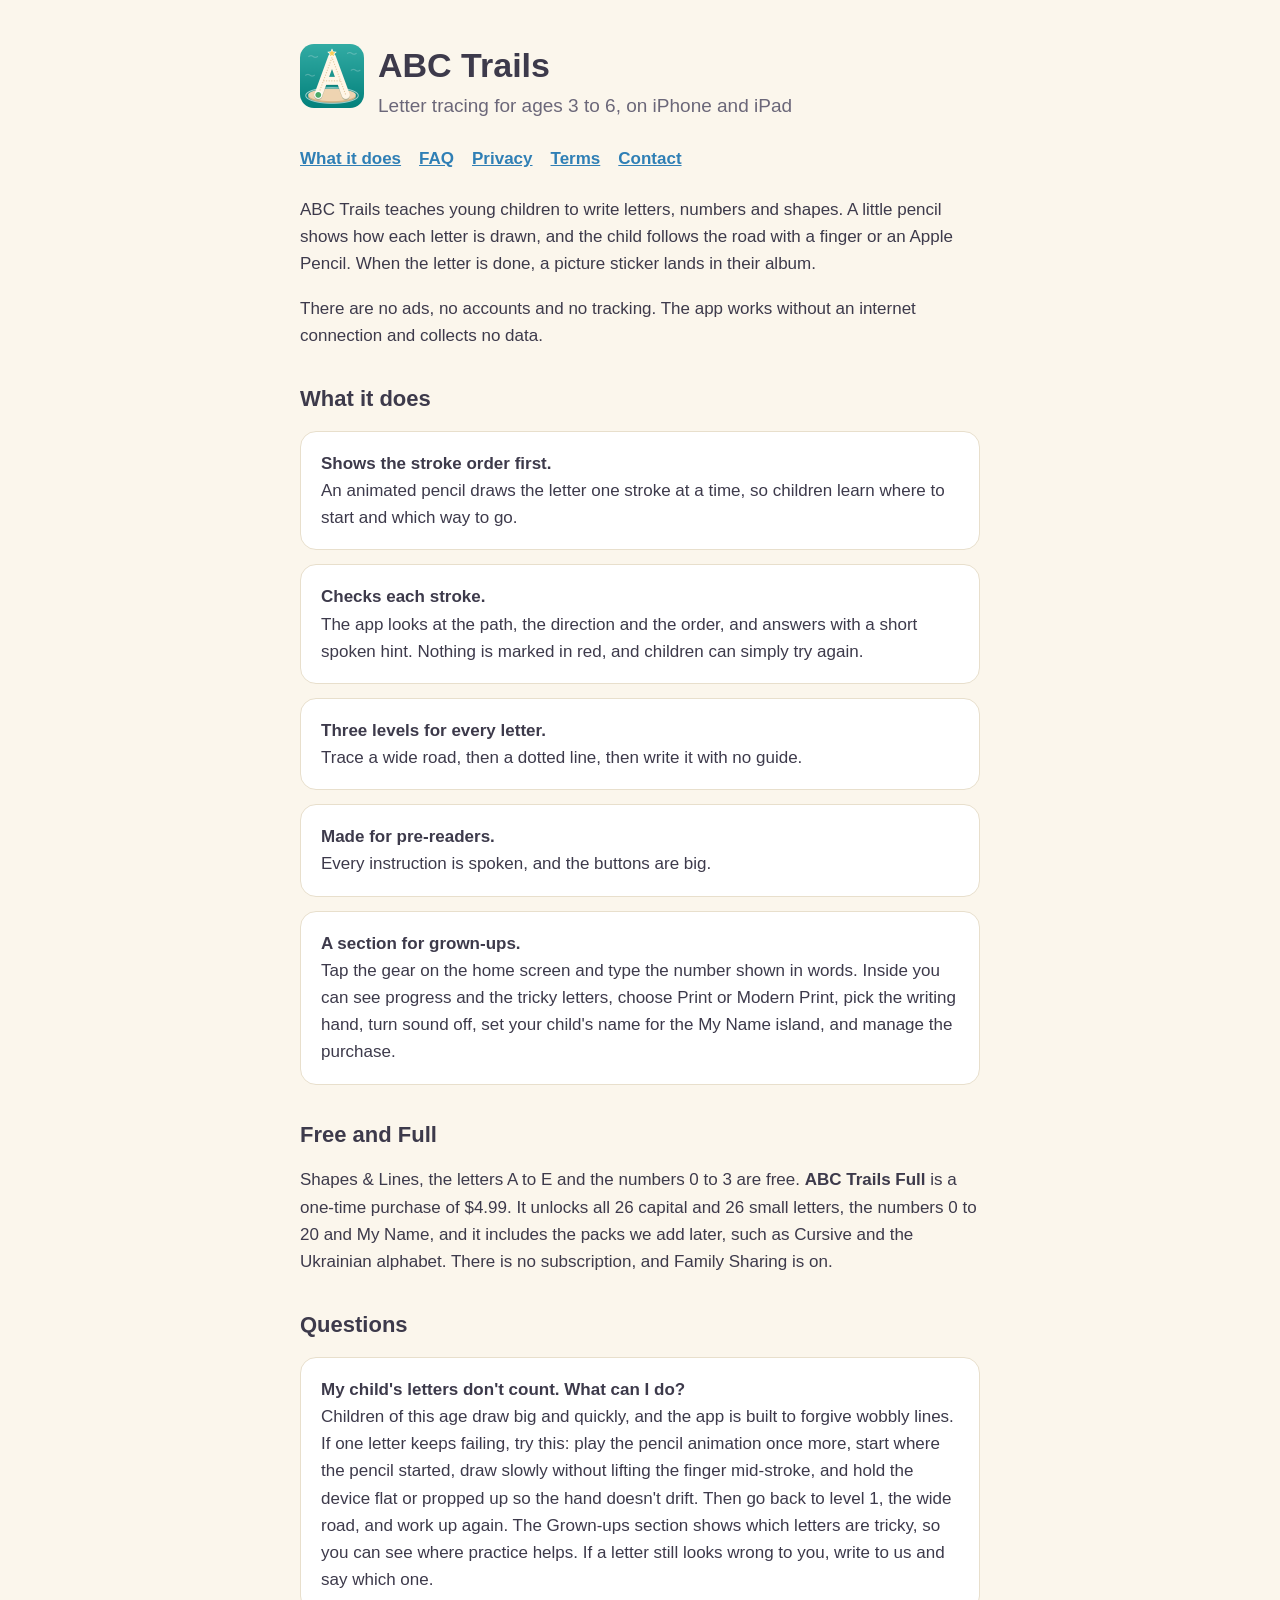
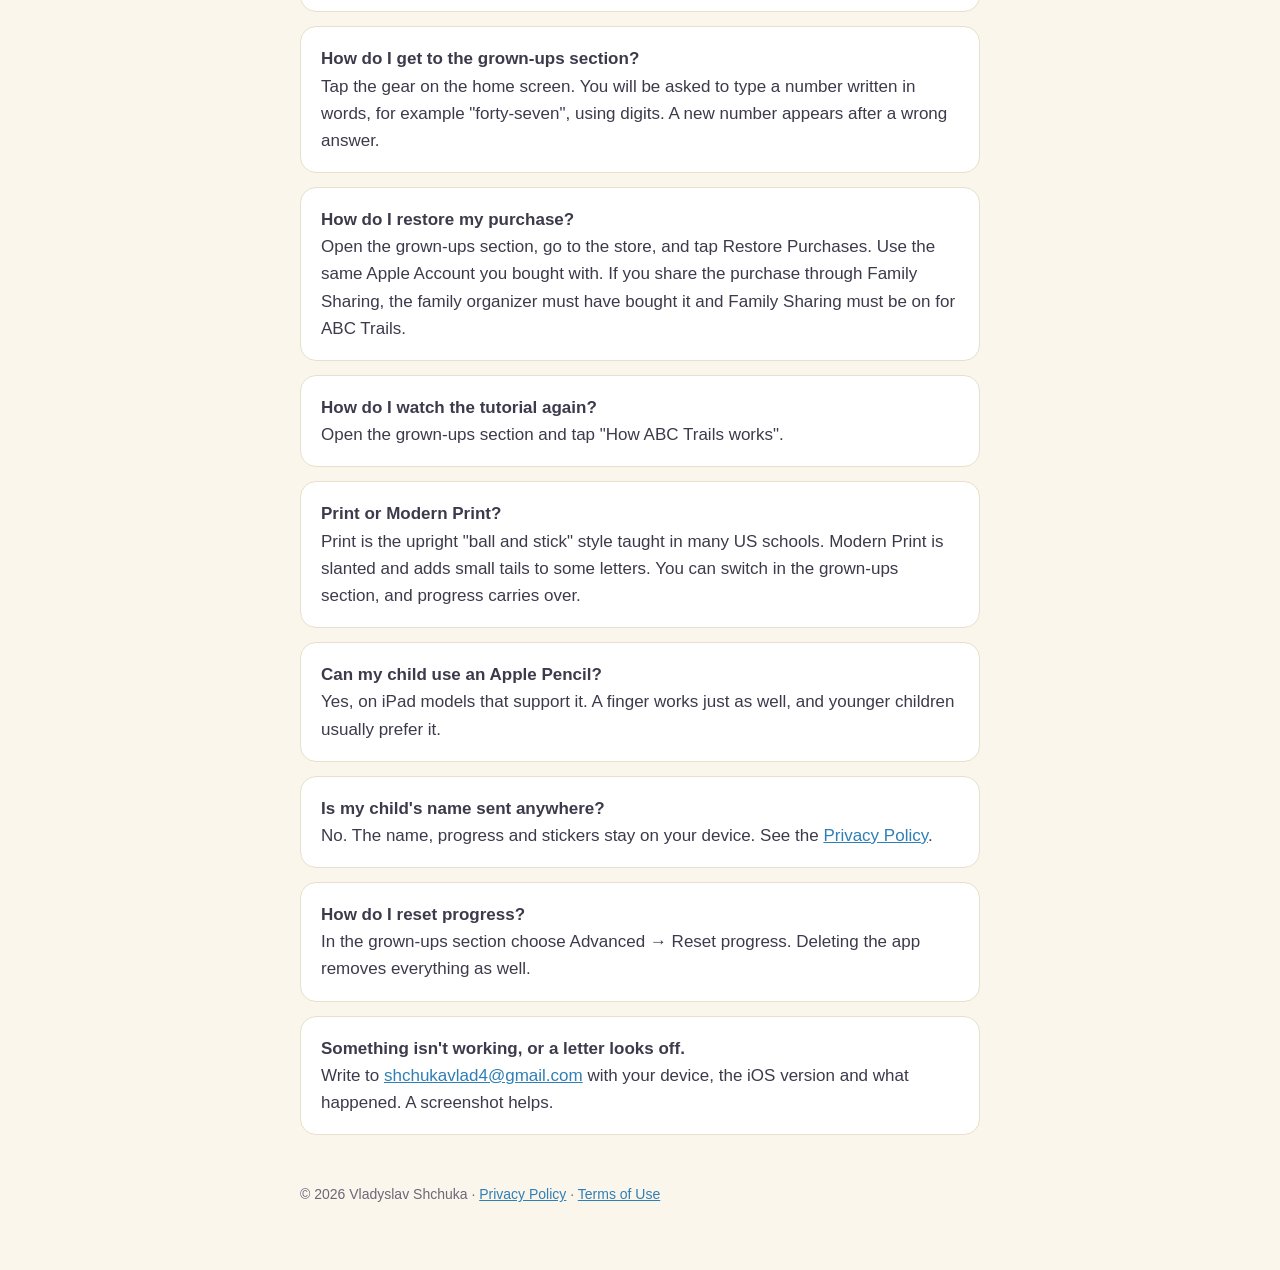
==== index.html @ 1da15bb6 "ABC Trails support, privacy and terms pages" ====
<!doctype html>
<html lang="en"><head><meta charset="utf-8"><meta name="viewport" content="width=device-width,initial-scale=1">
<title>ABC Trails: Letter Tracing</title>
<meta name="description" content="Letter and number tracing for children 3 to 6 on iPhone and iPad. Finger or Apple Pencil, spoken help, no ads and no data collected.">
<link rel="stylesheet" href="style.css"><link rel="icon" href="icon.png"></head>
<body><main>
<header><img src="icon.png" alt=""><div><h1>ABC Trails</h1><div class="lead">Letter tracing for ages 3 to 6, on iPhone and iPad</div></div></header>
<nav><a href="#features">What it does</a><a href="#faq">FAQ</a><a href="privacy.html">Privacy</a><a href="terms.html">Terms</a><a href="mailto:shchukavlad4@gmail.com?subject=ABC%20Trails">Contact</a></nav>

<p>ABC Trails teaches young children to write letters, numbers and shapes. A little pencil shows how each letter is drawn, and the child follows the road with a finger or an Apple Pencil. When the letter is done, a picture sticker lands in their album.</p>
<p>There are no ads, no accounts and no tracking. The app works without an internet connection and collects no data.</p>

<h2 id="features">What it does</h2>
<div class="card"><strong>Shows the stroke order first.</strong><br>An animated pencil draws the letter one stroke at a time, so children learn where to start and which way to go.</div>
<div class="card"><strong>Checks each stroke.</strong><br>The app looks at the path, the direction and the order, and answers with a short spoken hint. Nothing is marked in red, and children can simply try again.</div>
<div class="card"><strong>Three levels for every letter.</strong><br>Trace a wide road, then a dotted line, then write it with no guide.</div>
<div class="card"><strong>Made for pre-readers.</strong><br>Every instruction is spoken, and the buttons are big.</div>
<div class="card"><strong>A section for grown-ups.</strong><br>Tap the gear on the home screen and type the number shown in words. Inside you can see progress and the tricky letters, choose Print or Modern Print, pick the writing hand, turn sound off, set your child's name for the My Name island, and manage the purchase.</div>

<h2>Free and Full</h2>
<p>Shapes &amp; Lines, the letters A to E and the numbers 0 to 3 are free. <strong>ABC Trails Full</strong> is a one-time purchase of $4.99. It unlocks all 26 capital and 26 small letters, the numbers 0 to 20 and My Name, and it includes the packs we add later, such as Cursive and the Ukrainian alphabet. There is no subscription, and Family Sharing is on.</p>

<h2 id="faq">Questions</h2>
<div class="card"><strong>My child's letters don't count. What can I do?</strong><br>Children of this age draw big and quickly, and the app is built to forgive wobbly lines. If one letter keeps failing, try this: play the pencil animation once more, start where the pencil started, draw slowly without lifting the finger mid-stroke, and hold the device flat or propped up so the hand doesn't drift. Then go back to level 1, the wide road, and work up again. The Grown-ups section shows which letters are tricky, so you can see where practice helps. If a letter still looks wrong to you, write to us and say which one.</div>
<div class="card"><strong>How do I get to the grown-ups section?</strong><br>Tap the gear on the home screen. You will be asked to type a number written in words, for example "forty-seven", using digits. A new number appears after a wrong answer.</div>
<div class="card"><strong>How do I restore my purchase?</strong><br>Open the grown-ups section, go to the store, and tap Restore Purchases. Use the same Apple Account you bought with. If you share the purchase through Family Sharing, the family organizer must have bought it and Family Sharing must be on for ABC Trails.</div>
<div class="card"><strong>How do I watch the tutorial again?</strong><br>Open the grown-ups section and tap "How ABC Trails works".</div>
<div class="card"><strong>Print or Modern Print?</strong><br>Print is the upright "ball and stick" style taught in many US schools. Modern Print is slanted and adds small tails to some letters. You can switch in the grown-ups section, and progress carries over.</div>
<div class="card"><strong>Can my child use an Apple Pencil?</strong><br>Yes, on iPad models that support it. A finger works just as well, and younger children usually prefer it.</div>
<div class="card"><strong>Is my child's name sent anywhere?</strong><br>No. The name, progress and stickers stay on your device. See the <a href="privacy.html">Privacy Policy</a>.</div>
<div class="card"><strong>How do I reset progress?</strong><br>In the grown-ups section choose Advanced → Reset progress. Deleting the app removes everything as well.</div>
<div class="card"><strong>Something isn't working, or a letter looks off.</strong><br>Write to <a href="mailto:shchukavlad4@gmail.com?subject=ABC%20Trails%20feedback">shchukavlad4@gmail.com</a> with your device, the iOS version and what happened. A screenshot helps.</div>

<footer>© 2026 Vladyslav Shchuka · <a href="privacy.html">Privacy Policy</a> · <a href="terms.html">Terms of Use</a></footer>
</main></body></html>
---- style.css ----
:root{--paper:#FBF6EC;--card:#FFFFFF;--ink:#3D3A4B;--soft:#6B6779;--accent:#2F7FB5;--rule:#E8DFCC}
@media (prefers-color-scheme:dark){:root{--paper:#1C1B26;--card:#26252F;--ink:#F1EDE4;--soft:#B5B0BF;--accent:#7EC4E6;--rule:#3A3946}}
*{box-sizing:border-box}
body{margin:0;background:var(--paper);color:var(--ink);font:17px/1.6 -apple-system,BlinkMacSystemFont,"SF Pro Rounded","Helvetica Neue",sans-serif}
main{max-width:720px;margin:0 auto;padding:32px 20px 64px}
h1,h2{line-height:1.25}
h1{font-size:34px;margin:12px 0 4px}h2{font-size:22px;margin-top:36px}
a{color:var(--accent)}
.lead{color:var(--soft);font-size:19px}
header{display:flex;align-items:center;gap:14px}
header img{width:64px;height:64px;border-radius:14px}
nav{margin:24px 0;display:flex;gap:18px;flex-wrap:wrap;font-weight:600}
.card{background:var(--card);border:1px solid var(--rule);border-radius:16px;padding:18px 20px;margin:14px 0}
li{margin:6px 0}
footer{color:var(--soft);font-size:14px;margin-top:48px}
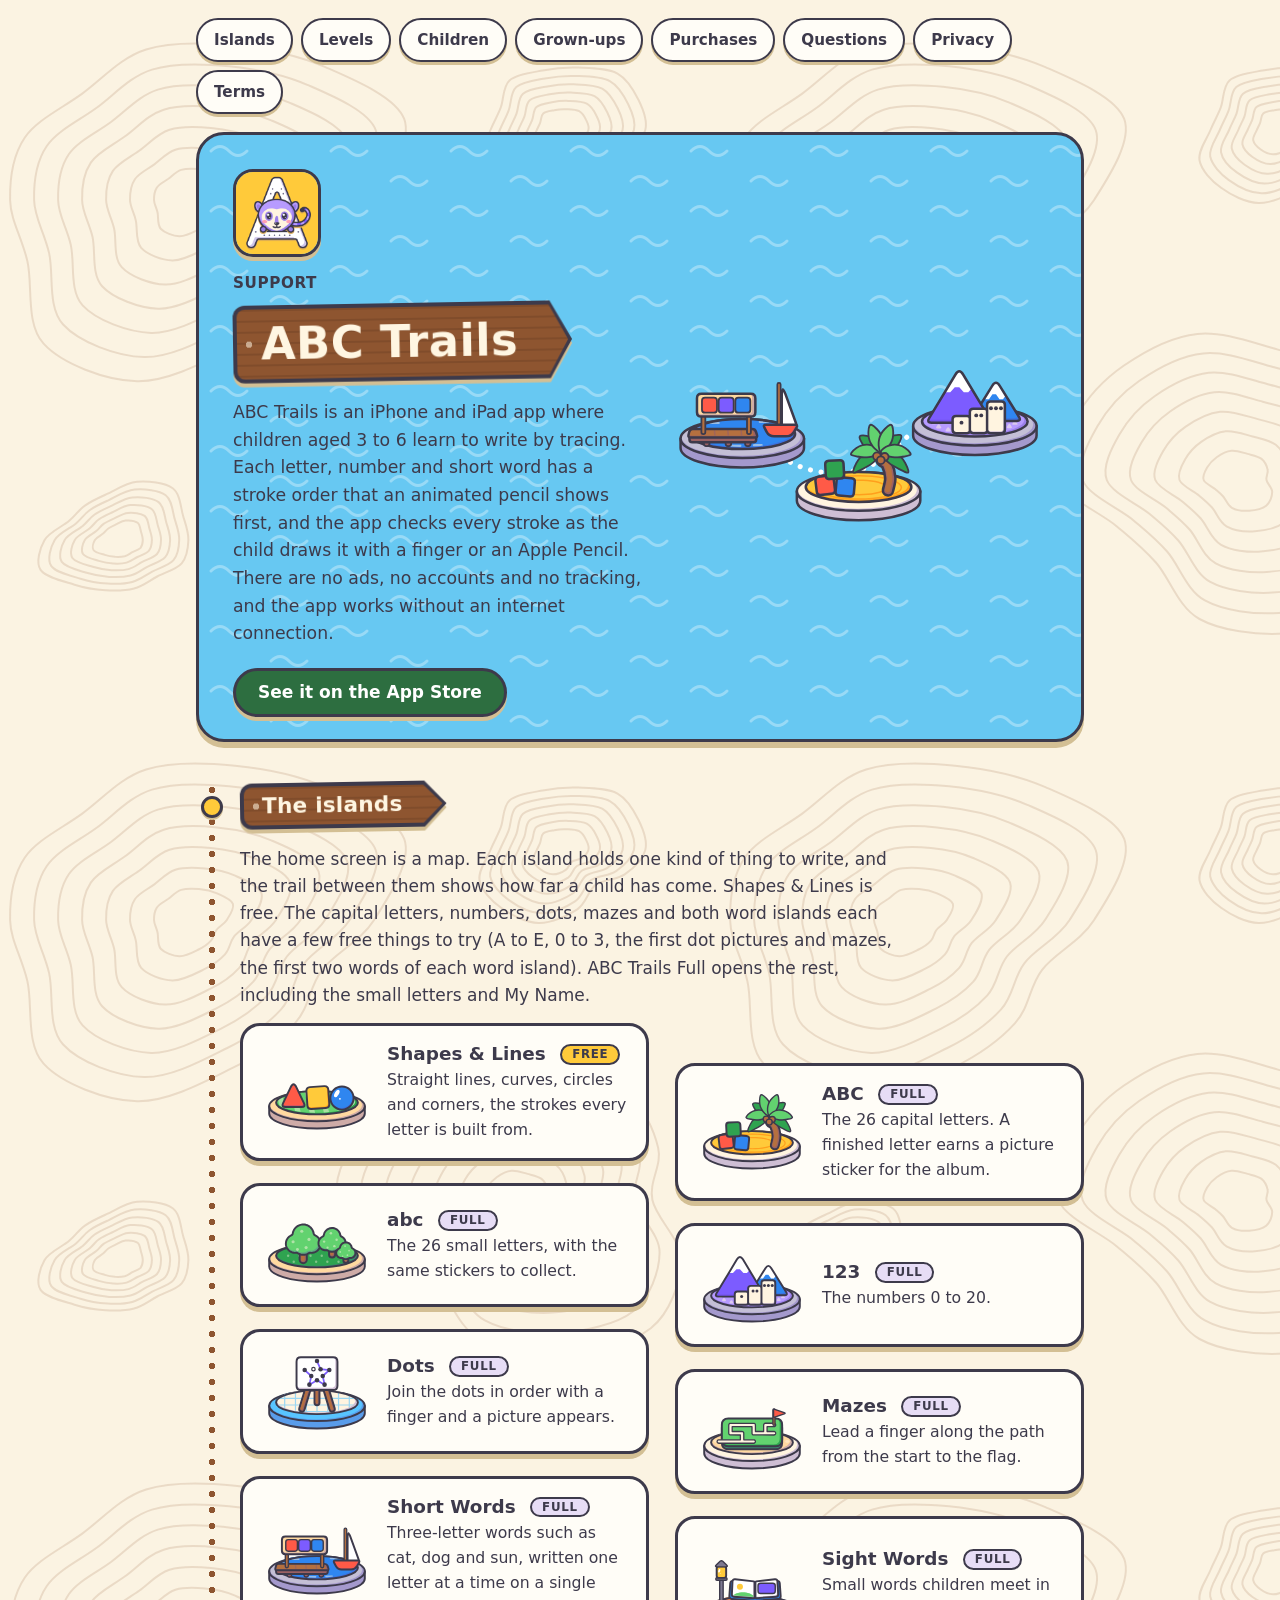
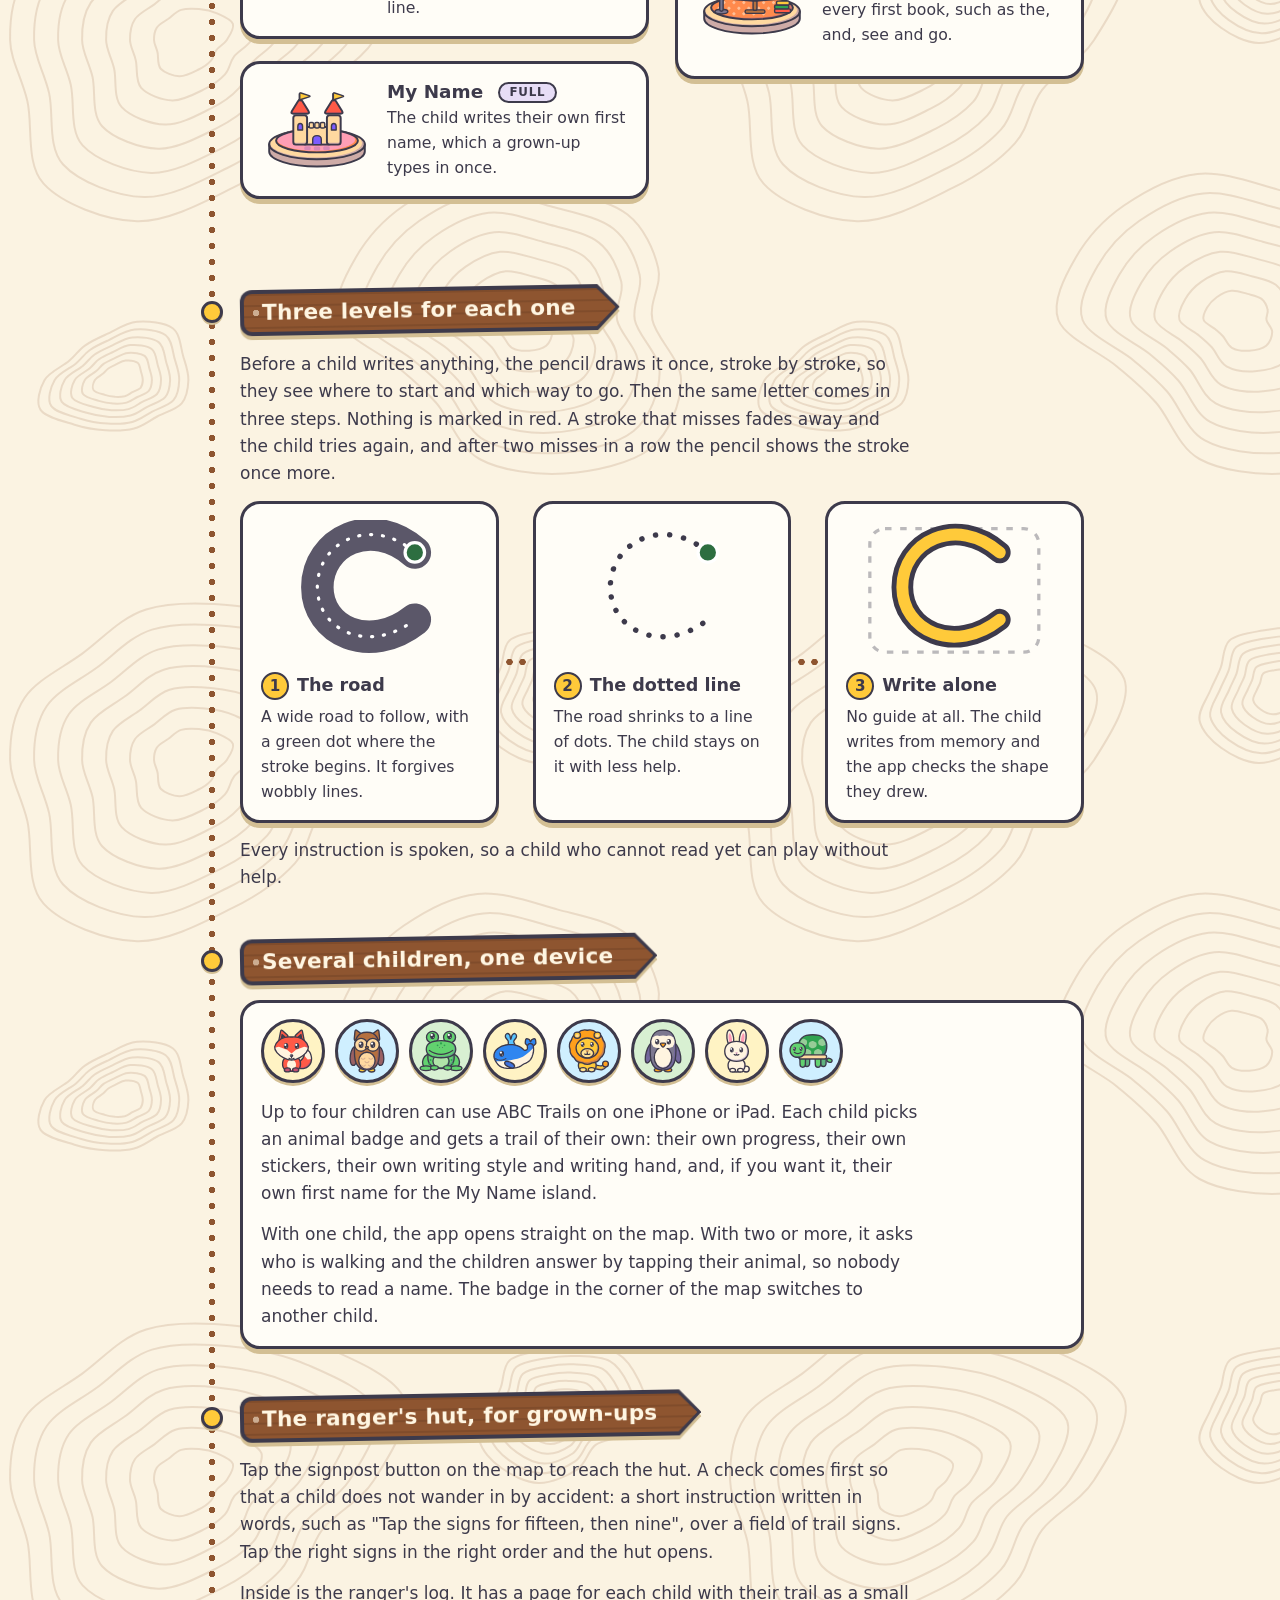
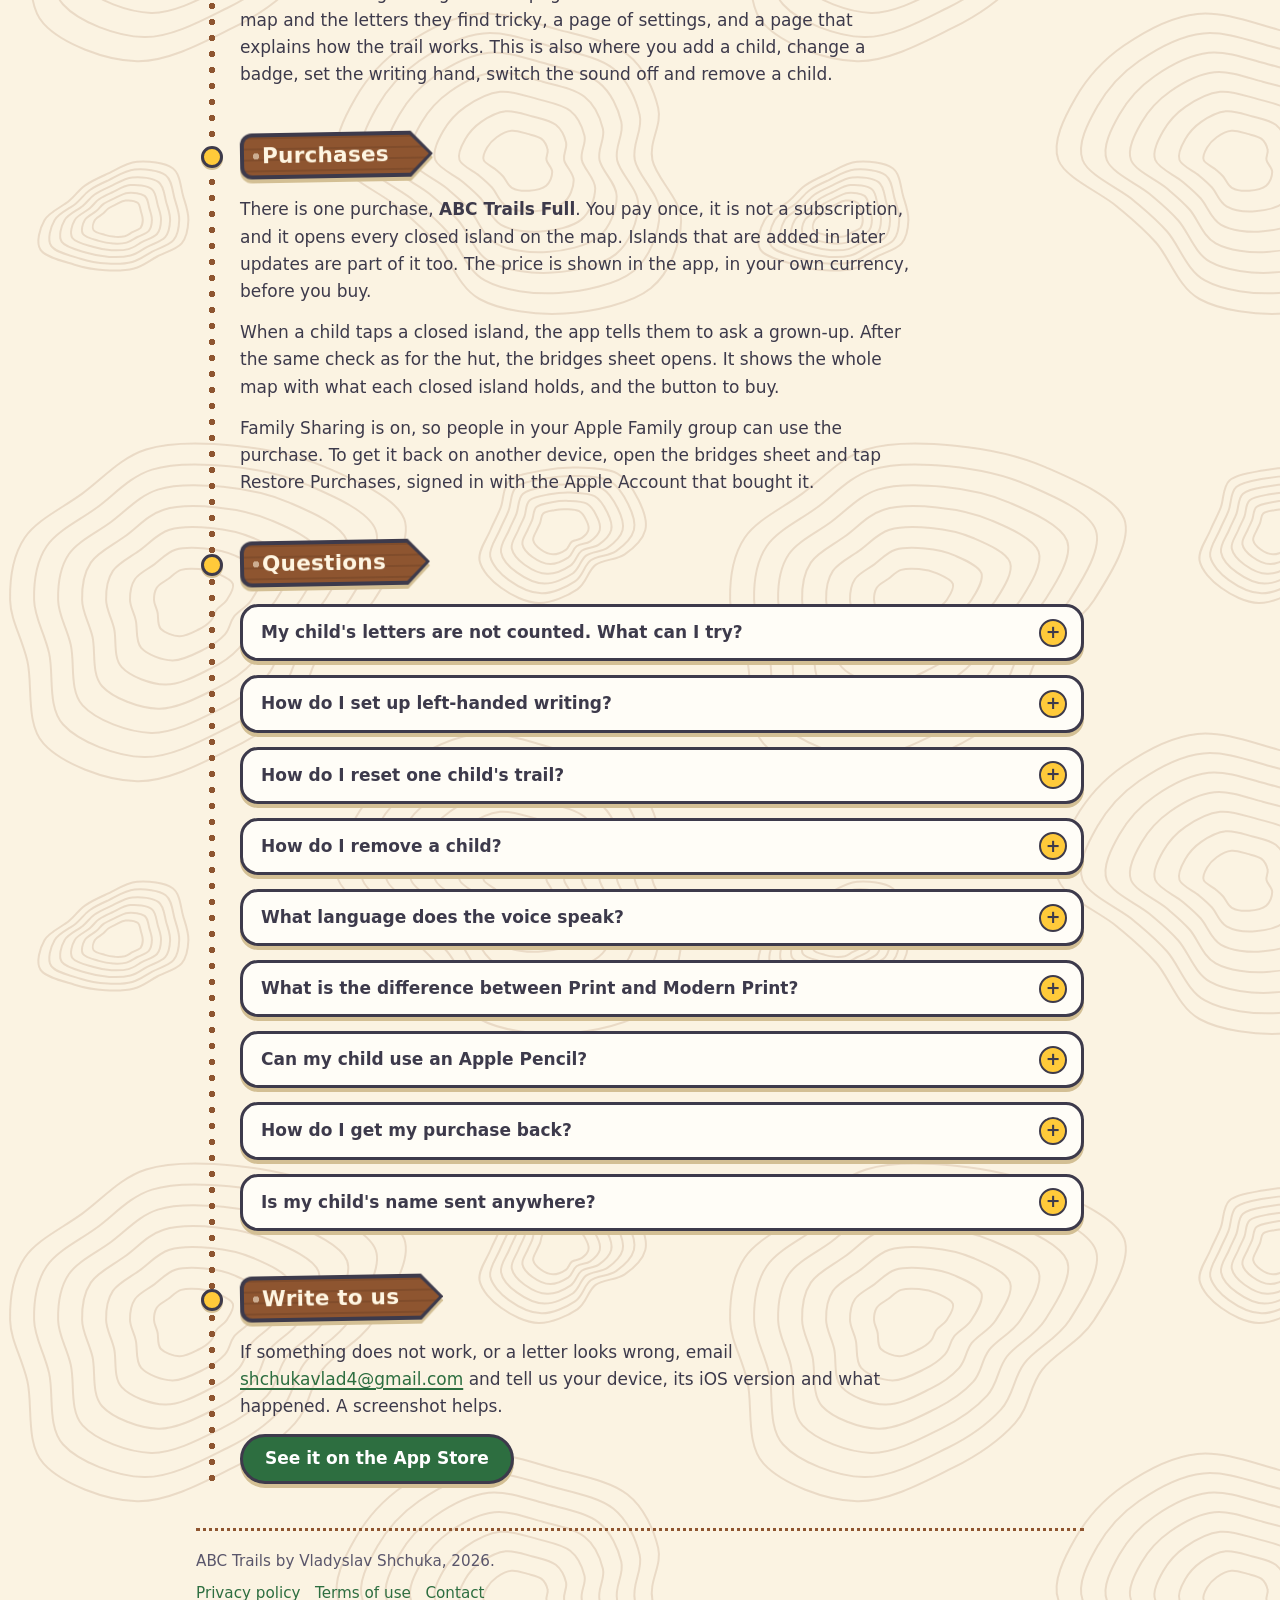
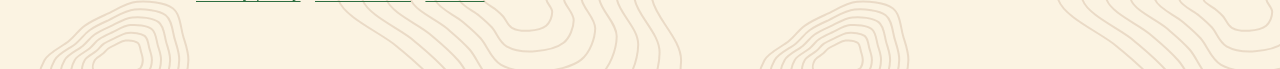
==== commit b3067aae: "ABC Trails 1.3: trail-map site, words and up to four children, privacy for children's names on devic" ====
--- a/index.html
+++ b/index.html
@@ -1,35 +1,199 @@
 <!doctype html>
-<html lang="en"><head><meta charset="utf-8"><meta name="viewport" content="width=device-width,initial-scale=1">
-<title>ABC Trails: Letter Tracing</title>
-<meta name="description" content="Letter and number tracing for children 3 to 6 on iPhone and iPad. Finger or Apple Pencil, spoken help, no ads and no data collected.">
-<link rel="stylesheet" href="style.css"><link rel="icon" href="icon.png"></head>
-<body><main>
-<header><img src="icon.png" alt=""><div><h1>ABC Trails</h1><div class="lead">Letter tracing for ages 3 to 6, on iPhone and iPad</div></div></header>
-<nav><a href="#features">What it does</a><a href="#faq">FAQ</a><a href="privacy.html">Privacy</a><a href="terms.html">Terms</a><a href="mailto:shchukavlad4@gmail.com?subject=ABC%20Trails">Contact</a></nav>
+<html lang="en">
+<head>
+<meta charset="utf-8">
+<meta name="viewport" content="width=device-width,initial-scale=1">
+<meta name="color-scheme" content="light dark">
+<title>ABC Trails: Support</title>
+<meta name="description" content="Help for ABC Trails, the letter, number and word tracing app for children 3 to 6 on iPhone and iPad: the islands, levels, children, the ranger's hut, purchases and answers.">
+<link rel="stylesheet" href="style.css">
+<link rel="icon" href="icon.png">
+<link rel="apple-touch-icon" href="icon.png">
+</head>
+<body>
+<a class="skip" href="#top">Skip to the content</a>
+<div class="wrap">
 
-<p>ABC Trails teaches young children to write letters, numbers and shapes. A little pencil shows how each letter is drawn, and the child follows the road with a finger or an Apple Pencil. When the letter is done, a picture sticker lands in their album.</p>
-<p>There are no ads, no accounts and no tracking. The app works without an internet connection and collects no data.</p>
+<nav aria-label="Pages and sections">
+<ul class="top">
+<li><a href="#islands">Islands</a></li>
+<li><a href="#levels">Levels</a></li>
+<li><a href="#hikers">Children</a></li>
+<li><a href="#hut">Grown-ups</a></li>
+<li><a href="#buying">Purchases</a></li>
+<li><a href="#questions">Questions</a></li>
+<li><a href="privacy.html">Privacy</a></li>
+<li><a href="terms.html">Terms</a></li>
+</ul>
+</nav>
 
-<h2 id="features">What it does</h2>
-<div class="card"><strong>Shows the stroke order first.</strong><br>An animated pencil draws the letter one stroke at a time, so children learn where to start and which way to go.</div>
-<div class="card"><strong>Checks each stroke.</strong><br>The app looks at the path, the direction and the order, and answers with a short spoken hint. Nothing is marked in red, and children can simply try again.</div>
-<div class="card"><strong>Three levels for every letter.</strong><br>Trace a wide road, then a dotted line, then write it with no guide.</div>
-<div class="card"><strong>Made for pre-readers.</strong><br>Every instruction is spoken, and the buttons are big.</div>
-<div class="card"><strong>A section for grown-ups.</strong><br>Tap the gear on the home screen and type the number shown in words. Inside you can see progress and the tricky letters, choose Print or Modern Print, pick the writing hand, turn sound off, set your child's name for the My Name island, and manage the purchase.</div>
+<main id="top">
 
-<h2>Free and Full</h2>
-<p>Shapes &amp; Lines, the letters A to E and the numbers 0 to 3 are free. <strong>ABC Trails Full</strong> is a one-time purchase of $4.99. It unlocks all 26 capital and 26 small letters, the numbers 0 to 20 and My Name, and it includes the packs we add later, such as Cursive and the Ukrainian alphabet. There is no subscription, and Family Sharing is on.</p>
+<header class="hero">
+<div>
+<img class="app-icon" src="icon.png" width="88" height="88" alt="ABC Trails app icon">
+<p class="kicker">Support</p>
+<div class="signpost"><h1><span>ABC Trails</span></h1></div>
+<p class="lead">ABC Trails is an iPhone and iPad app where children aged 3 to 6 learn to write by tracing. Each letter, number and short word has a stroke order that an animated pencil shows first, and the app checks every stroke as the child draws it with a finger or an Apple Pencil. There are no ads, no accounts and no tracking, and the app works without an internet connection.</p>
+<a class="btn" href="https://apps.apple.com/app/id6817313417">See it on the App Store</a>
+</div>
+<svg class="hero-map" viewBox="0 0 600 290" aria-hidden="true" focusable="false">
+<path d="M115 108C180 190 240 200 300 188S420 60 485 88" fill="none" stroke="#FFFFFF" stroke-width="8" stroke-linecap="round" stroke-dasharray="0.1 17"/>
+<image href="img/island-harbor.svg" x="0" y="20" width="230" height="177"/>
+<image href="img/island-beach.svg" x="185" y="104" width="230" height="177"/>
+<image href="img/island-mountain.svg" x="370" y="0" width="230" height="177"/>
+</svg>
+</header>
 
-<h2 id="faq">Questions</h2>
-<div class="card"><strong>My child's letters don't count. What can I do?</strong><br>Children of this age draw big and quickly, and the app is built to forgive wobbly lines. If one letter keeps failing, try this: play the pencil animation once more, start where the pencil started, draw slowly without lifting the finger mid-stroke, and hold the device flat or propped up so the hand doesn't drift. Then go back to level 1, the wide road, and work up again. The Grown-ups section shows which letters are tricky, so you can see where practice helps. If a letter still looks wrong to you, write to us and say which one.</div>
-<div class="card"><strong>How do I get to the grown-ups section?</strong><br>Tap the gear on the home screen. You will be asked to type a number written in words, for example "forty-seven", using digits. A new number appears after a wrong answer.</div>
-<div class="card"><strong>How do I restore my purchase?</strong><br>Open the grown-ups section, go to the store, and tap Restore Purchases. Use the same Apple Account you bought with. If you share the purchase through Family Sharing, the family organizer must have bought it and Family Sharing must be on for ABC Trails.</div>
-<div class="card"><strong>How do I watch the tutorial again?</strong><br>Open the grown-ups section and tap "How ABC Trails works".</div>
-<div class="card"><strong>Print or Modern Print?</strong><br>Print is the upright "ball and stick" style taught in many US schools. Modern Print is slanted and adds small tails to some letters. You can switch in the grown-ups section, and progress carries over.</div>
-<div class="card"><strong>Can my child use an Apple Pencil?</strong><br>Yes, on iPad models that support it. A finger works just as well, and younger children usually prefer it.</div>
-<div class="card"><strong>Is my child's name sent anywhere?</strong><br>No. The name, progress and stickers stay on your device. See the <a href="privacy.html">Privacy Policy</a>.</div>
-<div class="card"><strong>How do I reset progress?</strong><br>In the grown-ups section choose Advanced → Reset progress. Deleting the app removes everything as well.</div>
-<div class="card"><strong>Something isn't working, or a letter looks off.</strong><br>Write to <a href="mailto:shchukavlad4@gmail.com?subject=ABC%20Trails%20feedback">shchukavlad4@gmail.com</a> with your device, the iOS version and what happened. A screenshot helps.</div>
+<div class="path">
 
-<footer>© 2026 Vladyslav Shchuka · <a href="privacy.html">Privacy Policy</a> · <a href="terms.html">Terms of Use</a></footer>
-</main></body></html>
+<section class="stop" id="islands" aria-labelledby="h-islands">
+<div class="signpost"><h2 id="h-islands"><span>The islands</span></h2></div>
+<p>The home screen is a map. Each island holds one kind of thing to write, and the trail between them shows how far a child has come. Shapes &amp; Lines is free. The capital letters, numbers, dots, mazes and both word islands each have a few free things to try (A to E, 0 to 3, the first dot pictures and mazes, the first two words of each word island). ABC Trails Full opens the rest, including the small letters and My Name.</p>
+<ol class="isles">
+<li class="isle card"><img src="img/island-meadow.svg" width="112" height="86" alt="A round meadow island with a red triangle, a yellow square and a blue ball"><div><h3>Shapes &amp; Lines <span class="tag free">Free</span></h3><p>Straight lines, curves, circles and corners, the strokes every letter is built from.</p></div></li>
+<li class="isle card"><img src="img/island-beach.svg" width="112" height="86" alt="A sandy island with a palm tree and letter blocks A, B and C"><div><h3>ABC <span class="tag full">Full</span></h3><p>The 26 capital letters. A finished letter earns a picture sticker for the album.</p></div></li>
+<li class="isle card"><img src="img/island-forest.svg" width="112" height="86" alt="A green island with two bushy trees"><div><h3>abc <span class="tag full">Full</span></h3><p>The 26 small letters, with the same stickers to collect.</p></div></li>
+<li class="isle card"><img src="img/island-mountain.svg" width="112" height="86" alt="A purple island with a snowy mountain and a small town"><div><h3>123 <span class="tag full">Full</span></h3><p>The numbers 0 to 20.</p></div></li>
+<li class="isle card"><img src="img/island-dots.svg" width="112" height="86" alt="A blue island with an easel showing a star made of dots"><div><h3>Dots <span class="tag full">Full</span></h3><p>Join the dots in order with a finger and a picture appears.</p></div></li>
+<li class="isle card"><img src="img/island-maze.svg" width="112" height="86" alt="A green island shaped like a maze with a red flag at the end"><div><h3>Mazes <span class="tag full">Full</span></h3><p>Lead a finger along the path from the start to the flag.</p></div></li>
+<li class="isle card"><img src="img/island-harbor.svg" width="112" height="86" alt="A harbor island with a sign that spells cat and a sailboat"><div><h3>Short Words <span class="tag full">Full</span></h3><p>Three-letter words such as cat, dog and sun, written one letter at a time on a single line.</p></div></li>
+<li class="isle card"><img src="img/island-lantern.svg" width="112" height="86" alt="An orange island with a lamp post and an open book showing the word the"><div><h3>Sight Words <span class="tag full">Full</span></h3><p>Small words children meet in every first book, such as the, and, see and go.</p></div></li>
+<li class="isle card"><img src="img/island-castle.svg" width="112" height="86" alt="A pink island with a sand castle and two flags"><div><h3>My Name <span class="tag full">Full</span></h3><p>The child writes their own first name, which a grown-up types in once.</p></div></li>
+</ol>
+</section>
+
+<section class="stop" id="levels" aria-labelledby="h-levels">
+<div class="signpost"><h2 id="h-levels"><span>Three levels for each one</span></h2></div>
+<p>Before a child writes anything, the pencil draws it once, stroke by stroke, so they see where to start and which way to go. Then the same letter comes in three steps. Nothing is marked in red. A stroke that misses fades away and the child tries again, and after two misses in a row the pencil shows the stroke once more.</p>
+<ol class="steps">
+<li><div class="card">
+<svg class="step-art" viewBox="0 0 200 130" role="img" aria-label="A wide grey road shaped like the letter C, with a green start dot at the top">
+<path class="tarmac" d="M142 30C102 -5 52 20 52 62C52 102 100 125 142 92" fill="none" stroke-width="30" stroke-linecap="round"/>
+<path class="lane" d="M142 30C102 -5 52 20 52 62C52 102 100 125 142 92" fill="none" stroke-width="3" stroke-linecap="round" stroke-dasharray="1 10"/>
+<circle class="go" cx="142" cy="30" r="9" stroke-width="3"/>
+</svg>
+<h3><span class="n" aria-hidden="true">1</span>The road</h3>
+<p>A wide road to follow, with a green dot where the stroke begins. It forgives wobbly lines.</p>
+</div></li>
+<li><div class="card">
+<svg class="step-art" viewBox="0 0 200 130" role="img" aria-label="A thin dotted line shaped like the letter C, with a green start dot at the top">
+<path class="dotline" d="M142 30C102 -5 52 20 52 62C52 102 100 125 142 92" fill="none" stroke-width="5" stroke-linecap="round" stroke-dasharray="0.1 13"/>
+<circle class="go" cx="142" cy="30" r="9" stroke-width="3"/>
+</svg>
+<h3><span class="n" aria-hidden="true">2</span>The dotted line</h3>
+<p>The road shrinks to a line of dots. The child stays on it with less help.</p>
+</div></li>
+<li><div class="card">
+<svg class="step-art" viewBox="0 0 200 130" role="img" aria-label="An empty frame with a gold line drawn by the child in the shape of the letter C">
+<rect class="frame" x="22" y="8" width="156" height="114" rx="14" stroke-width="3" stroke-dasharray="6 8"/>
+<path class="own-outline" d="M142 30C102 -5 52 20 52 62C52 102 100 125 142 92" fill="none" stroke-width="20" stroke-linecap="round"/>
+<path class="own-ink" d="M142 30C102 -5 52 20 52 62C52 102 100 125 142 92" fill="none" stroke-width="11" stroke-linecap="round"/>
+</svg>
+<h3><span class="n" aria-hidden="true">3</span>Write alone</h3>
+<p>No guide at all. The child writes from memory and the app checks the shape they drew.</p>
+</div></li>
+</ol>
+<p>Every instruction is spoken, so a child who cannot read yet can play without help.</p>
+</section>
+
+<section class="stop" id="hikers" aria-labelledby="h-hikers">
+<div class="signpost"><h2 id="h-hikers"><span>Several children, one device</span></h2></div>
+<div class="card">
+<ul class="badges" aria-label="The eight animal badges">
+<li><img src="img/badge-fox.svg" width="52" height="52" alt="Fox badge"></li>
+<li><img src="img/badge-owl.svg" width="52" height="52" alt="Owl badge"></li>
+<li><img src="img/badge-frog.svg" width="52" height="52" alt="Frog badge"></li>
+<li><img src="img/badge-whale.svg" width="52" height="52" alt="Whale badge"></li>
+<li><img src="img/badge-lion.svg" width="52" height="52" alt="Lion badge"></li>
+<li><img src="img/badge-penguin.svg" width="52" height="52" alt="Penguin badge"></li>
+<li><img src="img/badge-rabbit.svg" width="52" height="52" alt="Rabbit badge"></li>
+<li><img src="img/badge-turtle.svg" width="52" height="52" alt="Turtle badge"></li>
+</ul>
+<p>Up to four children can use ABC Trails on one iPhone or iPad. Each child picks an animal badge and gets a trail of their own: their own progress, their own stickers, their own writing style and writing hand, and, if you want it, their own first name for the My Name island.</p>
+<p>With one child, the app opens straight on the map. With two or more, it asks who is walking and the children answer by tapping their animal, so nobody needs to read a name. The badge in the corner of the map switches to another child.</p>
+</div>
+</section>
+
+<section class="stop" id="hut" aria-labelledby="h-hut">
+<div class="signpost"><h2 id="h-hut"><span>The ranger's hut, for grown-ups</span></h2></div>
+<p>Tap the signpost button on the map to reach the hut. A check comes first so that a child does not wander in by accident: a short instruction written in words, such as "Tap the signs for fifteen, then nine", over a field of trail signs. Tap the right signs in the right order and the hut opens.</p>
+<p>Inside is the ranger's log. It has a page for each child with their trail as a small map and the letters they find tricky, a page of settings, and a page that explains how the trail works. This is also where you add a child, change a badge, set the writing hand, switch the sound off and remove a child.</p>
+</section>
+
+<section class="stop" id="buying" aria-labelledby="h-buying">
+<div class="signpost"><h2 id="h-buying"><span>Purchases</span></h2></div>
+<p>There is one purchase, <strong>ABC Trails Full</strong>. You pay once, it is not a subscription, and it opens every closed island on the map. Islands that are added in later updates are part of it too. The price is shown in the app, in your own currency, before you buy.</p>
+<p>When a child taps a closed island, the app tells them to ask a grown-up. After the same check as for the hut, the bridges sheet opens. It shows the whole map with what each closed island holds, and the button to buy.</p>
+<p>Family Sharing is on, so people in your Apple Family group can use the purchase. To get it back on another device, open the bridges sheet and tap Restore Purchases, signed in with the Apple Account that bought it.</p>
+</section>
+
+<section class="stop" id="questions" aria-labelledby="h-questions">
+<div class="signpost"><h2 id="h-questions"><span>Questions</span></h2></div>
+<div class="faq">
+
+<details>
+<summary>My child's letters are not counted. What can I try?</summary>
+<p>Children this age draw big and fast, and the app is built to forgive that, but some letters are fiddly. Watch the pencil show the stroke once more, put a finger on the green dot, and draw slowly without lifting the finger in the middle of a stroke. Resting the device flat or propped up helps the hand stay steady. If it still fails, go back to the road, the first level, and work up again. The child's page in the ranger's log lists the letters that are tricky for them. If one letter looks wrong to you, write to us and tell us which.</p>
+</details>
+
+<details>
+<summary>How do I set up left-handed writing?</summary>
+<p>Open the ranger's hut, go to the child's page and choose their writing hand. The setting belongs to that child, so a left-handed child and a right-handed brother or sister can each have their own.</p>
+</details>
+
+<details>
+<summary>How do I reset one child's trail?</summary>
+<p>In the ranger's log, open that child's page and choose to reset their trail. Their progress and stickers start again from the beginning. The other children keep theirs.</p>
+</details>
+
+<details>
+<summary>How do I remove a child?</summary>
+<p>In the ranger's log, open that child's page and choose to remove them. The app asks twice before it does anything. Removing a child deletes their badge, name, progress and stickers from the device. A child who is the only one on the device cannot be removed, but you can reset their trail.</p>
+</details>
+
+<details>
+<summary>What language does the voice speak?</summary>
+<p>English, with American pronunciation. The letters, numbers and words are English too. If you prefer to read a letter out yourself, sound can be switched off in the ranger's log.</p>
+</details>
+
+<details>
+<summary>What is the difference between Print and Modern Print?</summary>
+<p>Print is the upright "ball and stick" style taught in many US schools. Modern Print is slanted and has small tails on some letters. You choose per child in the ranger's log, and progress stays the same when you switch.</p>
+</details>
+
+<details>
+<summary>Can my child use an Apple Pencil?</summary>
+<p>Yes, on iPad models that support it. A finger works just as well, and many young children prefer it.</p>
+</details>
+
+<details>
+<summary>How do I get my purchase back?</summary>
+<p>Open the bridges sheet, which is behind the grown-up check, and tap Restore Purchases. Use the Apple Account that bought it. With Family Sharing, the family organizer must have bought ABC Trails Full.</p>
+</details>
+
+<details>
+<summary>Is my child's name sent anywhere?</summary>
+<p>No. The app never connects to a server. Names, badges, progress and stickers stay on your device. The <a href="privacy.html">privacy page</a> has the details.</p>
+</details>
+
+</div>
+</section>
+
+<section class="stop" id="contact" aria-labelledby="h-contact">
+<div class="signpost"><h2 id="h-contact"><span>Write to us</span></h2></div>
+<p>If something does not work, or a letter looks wrong, email <a href="mailto:shchukavlad4@gmail.com?subject=ABC%20Trails">shchukavlad4@gmail.com</a> and tell us your device, its iOS version and what happened. A screenshot helps.</p>
+<p><a class="btn" href="https://apps.apple.com/app/id6817313417">See it on the App Store</a></p>
+</section>
+
+</div>
+</main>
+
+<footer class="foot">
+<p>ABC Trails by Vladyslav Shchuka, 2026.</p>
+<p><a href="privacy.html">Privacy policy</a> &nbsp; <a href="terms.html">Terms of use</a> &nbsp; <a href="mailto:shchukavlad4@gmail.com?subject=ABC%20Trails">Contact</a></p>
+</footer>
+
+</div>
+</body>
+</html>
--- a/style.css
+++ b/style.css
@@ -1,15 +1,256 @@
-:root{--paper:#FBF6EC;--card:#FFFFFF;--ink:#3D3A4B;--soft:#6B6779;--accent:#2F7FB5;--rule:#E8DFCC}
-@media (prefers-color-scheme:dark){:root{--paper:#1C1B26;--card:#26252F;--ink:#F1EDE4;--soft:#B5B0BF;--accent:#7EC4E6;--rule:#3A3946}}
-*{box-sizing:border-box}
-body{margin:0;background:var(--paper);color:var(--ink);font:17px/1.6 -apple-system,BlinkMacSystemFont,"SF Pro Rounded","Helvetica Neue",sans-serif}
-main{max-width:720px;margin:0 auto;padding:32px 20px 64px}
-h1,h2{line-height:1.25}
-h1{font-size:34px;margin:12px 0 4px}h2{font-size:22px;margin-top:36px}
-a{color:var(--accent)}
-.lead{color:var(--soft);font-size:19px}
-header{display:flex;align-items:center;gap:14px}
-header img{width:64px;height:64px;border-radius:14px}
-nav{margin:24px 0;display:flex;gap:18px;flex-wrap:wrap;font-weight:600}
-.card{background:var(--card);border:1px solid var(--rule);border-radius:16px;padding:18px 20px;margin:14px 0}
-li{margin:6px 0}
-footer{color:var(--soft);font-size:14px;margin-top:48px}
+/* ABC Trails site: a trail map.
+   Map paper with faint contour lines, a dotted trail down the page that joins the sections like
+   islands, section titles on wooden trail signs. System fonts only, no external requests. */
+
+:root {
+  --paper: #FBF3E2;
+  --ink: #3D3A4B;
+  --soft: #5A566B;
+  --wood: #8E5530;
+  --sign-text: #FFF6E2;
+  --moss: #2D6E40;
+  --gold: #FFCA3A;
+  --sea: #67C8F2;
+  --sea-ink: #3D3A4B;
+  --card: #FFFDF7;
+  --line: #3D3A4B;
+  --slab: #D3BF94;
+  --link: #2D6E40;
+  --focus: #1F5FBF;
+  --trail: #8E5530;
+  --btn-bg: #2D6E40;
+  --btn-text: #FFFFFF;
+  --tag-free-bg: #FFCA3A;
+  --tag-free-text: #3D3A4B;
+  --tag-full-bg: #E7DDF6;
+  --tag-full-text: #3D3A4B;
+  --contours: url("img/contours-light.svg");
+  color-scheme: light;
+}
+
+@media (prefers-color-scheme: dark) {
+  :root {
+    --paper: #1B2631;
+    --ink: #F3ECDD;
+    --soft: #BDB9C9;
+    --wood: #6E3F20;
+    --sign-text: #FFF1D6;
+    --sea: #1F4560;
+    --sea-ink: #F3ECDD;
+    --card: #25323F;
+    --line: #647388;
+    --slab: #111A22;
+    --link: #8FD6A0;
+    --focus: #FFCA3A;
+    --trail: #C58B5C;
+    --btn-bg: #FFCA3A;
+    --btn-text: #3D3A4B;
+    --tag-free-bg: #FFCA3A;
+    --tag-free-text: #3D3A4B;
+    --tag-full-bg: #3B3555;
+    --tag-full-text: #F3ECDD;
+    --contours: url("img/contours-dark.svg");
+    color-scheme: dark;
+  }
+}
+
+*, *::before, *::after { box-sizing: border-box; }
+
+html { -webkit-text-size-adjust: 100%; }
+
+body {
+  margin: 0;
+  background-color: var(--paper);
+  background-image: var(--contours);
+  background-size: 720px 720px;
+  color: var(--ink);
+  font: 1.0625rem/1.6 ui-rounded, "SF Pro Rounded", system-ui, -apple-system, sans-serif;
+}
+
+img { max-width: 100%; height: auto; }
+
+a { color: var(--link); text-underline-offset: 0.18em; text-decoration-thickness: 0.09em; }
+a:hover { text-decoration-thickness: 0.16em; }
+:focus-visible { outline: 3px solid var(--focus); outline-offset: 3px; border-radius: 4px; }
+
+.skip {
+  position: absolute; left: 12px; top: -80px; z-index: 10;
+  background: var(--gold); color: #3D3A4B; padding: 10px 16px; border-radius: 12px; font-weight: 700;
+}
+.skip:focus { top: 12px; }
+
+.wrap { max-width: 920px; margin: 0 auto; padding: 18px 16px 56px; }
+
+/* ---------- top nav: little pill signs ---------- */
+.top { display: flex; flex-wrap: wrap; gap: 8px; margin: 0 0 18px; padding: 0; list-style: none; }
+.top a, .back {
+  display: inline-flex; align-items: center; min-height: 44px; padding: 4px 16px;
+  border: 2.5px solid var(--line); border-radius: 999px; background: var(--card);
+  color: var(--ink); font-weight: 700; font-size: 0.95rem; text-decoration: none;
+  box-shadow: 0 3px 0 var(--slab);
+}
+.top a:hover, .back:hover { background: var(--gold); color: #3D3A4B; }
+
+/* ---------- wooden signs ---------- */
+.signpost { display: inline-block; max-width: 100%; filter: drop-shadow(0 4px 0 var(--slab)); transform: rotate(-1deg); }
+.signpost h1, .signpost h2 {
+  position: relative; margin: 0; padding: 10px 44px 10px 22px;
+  background: var(--line); color: var(--sign-text);
+  border-radius: 12px; line-height: 1.2; font-weight: 800; letter-spacing: 0.01em;
+  clip-path: polygon(0 0, calc(100% - 22px) 0, 100% 50%, calc(100% - 22px) 100%, 0 100%);
+}
+.signpost h1::before, .signpost h2::before {
+  content: ""; position: absolute; inset: 4px; z-index: 0; border-radius: 8px;
+  background:
+    radial-gradient(circle at 12px 50%, rgba(255, 246, 226, .55) 0 3px, transparent 3.5px),
+    repeating-linear-gradient(180deg, rgba(0, 0, 0, .10) 0 2px, transparent 2px 11px),
+    var(--wood);
+  clip-path: polygon(0 0, calc(100% - 19px) 0, 100% 50%, calc(100% - 19px) 100%, 0 100%);
+}
+.signpost h1 > span, .signpost h2 > span { position: relative; z-index: 1; }
+.signpost h2 { font-size: 1.35rem; }
+.signpost h1 { font-size: clamp(1.9rem, 7vw, 2.8rem); padding: 12px 54px 12px 28px; }
+
+/* ---------- the dotted trail down the page ---------- */
+.path { position: relative; padding-left: 44px; }
+.path::before {
+  content: ""; position: absolute; left: 12px; top: 0; bottom: 0; width: 8px;
+  background: radial-gradient(circle at 50% 50%, var(--trail) 0 3px, transparent 3.5px) 0 0 / 8px 16px repeat-y;
+}
+.stop { position: relative; margin: 0 0 44px; }
+.stop::after {
+  content: ""; position: absolute; left: -39px; top: 14px; width: 22px; height: 22px;
+  background: var(--gold); border: 3px solid var(--line); border-radius: 50%;
+  box-shadow: 0 2px 0 var(--slab);
+}
+.stop > .signpost { margin: 0 0 18px; }
+.stop > p, .stop > ul, .stop > ol { margin-top: 0; }
+.stop p { margin: 0 0 14px; max-width: 62ch; }
+
+/* ---------- hero: the sea ---------- */
+.hero {
+  position: relative; display: grid; gap: 8px; margin: 0 0 40px; padding: 26px 22px 12px;
+  background: var(--sea) url("img/sea.svg") 0 0 / 120px 60px;
+  color: var(--sea-ink);
+  border: 3px solid var(--line); border-radius: 28px; box-shadow: 0 6px 0 var(--slab);
+  overflow: hidden;
+}
+.hero .app-icon { width: 88px; height: 88px; border-radius: 20px; border: 3px solid var(--line); background: var(--card); display: block; margin-bottom: 14px; box-shadow: 0 4px 0 var(--slab); }
+.hero .kicker { margin: 0 0 8px; font-weight: 700; font-size: 0.95rem; letter-spacing: 0.04em; text-transform: uppercase; }
+.hero .lead { margin: 18px 0 20px; font-size: 1.08rem; max-width: 46ch; }
+.hero-map { width: 100%; height: auto; display: block; margin: 0 auto; max-width: 560px; }
+.btn {
+  display: inline-flex; align-items: center; justify-content: center; min-height: 48px; padding: 8px 22px;
+  background: var(--btn-bg); color: var(--btn-text); font-weight: 800; text-decoration: none;
+  border: 3px solid var(--line); border-radius: 999px; box-shadow: 0 4px 0 var(--slab);
+}
+.btn:hover { text-decoration: underline; }
+@media (min-width: 760px) {
+  .hero { grid-template-columns: 1.05fr 0.95fr; align-items: center; padding: 34px 34px 22px; gap: 20px; }
+}
+
+/* ---------- cards ---------- */
+.card {
+  background: var(--card); border: 3px solid var(--line); border-radius: 20px;
+  padding: 16px 18px; box-shadow: 0 5px 0 var(--slab);
+}
+.card > :first-child { margin-top: 0; }
+.card > :last-child { margin-bottom: 0; }
+
+/* ---------- islands ---------- */
+.isles { list-style: none; margin: 0; padding: 0 0 4px; display: grid; gap: 22px; }
+.isle { display: grid; grid-template-columns: 96px 1fr; gap: 14px; align-items: center; }
+.isle img { width: 96px; height: auto; display: block; }
+.isle h3 { margin: 0 0 2px; font-size: 1.15rem; line-height: 1.25; }
+.isle p { margin: 0; font-size: 0.98rem; }
+.tag {
+  display: inline-block; margin-left: 8px; padding: 1px 10px; vertical-align: 2px;
+  font-size: 0.74rem; font-weight: 800; letter-spacing: 0.06em; text-transform: uppercase;
+  border: 2px solid var(--line); border-radius: 999px;
+}
+.tag.free { background: var(--tag-free-bg); color: var(--tag-free-text); }
+.tag.full { background: var(--tag-full-bg); color: var(--tag-full-text); }
+@media (min-width: 760px) {
+  .isles { grid-template-columns: 1fr 1fr; gap: 22px 26px; padding-bottom: 44px; }
+  .isle { grid-template-columns: 112px 1fr; }
+  .isle img { width: 112px; }
+  .isle:nth-child(even) { transform: translateY(40px); }
+}
+
+/* ---------- three levels ---------- */
+.steps { list-style: none; margin: 0 0 14px; padding: 0; display: grid; gap: 30px; counter-reset: step; }
+.steps li { position: relative; }
+.steps li:not(:last-child)::after {
+  content: ""; position: absolute; left: 50%; bottom: -26px; width: 8px; height: 22px; transform: translateX(-50%);
+  background: radial-gradient(circle at 50% 50%, var(--trail) 0 3px, transparent 3.5px) 0 0 / 8px 11px repeat-y;
+}
+.steps .card { height: 100%; }
+.step-art { display: block; width: 100%; max-width: 220px; height: auto; margin: 0 auto 10px; }
+.steps h3 { margin: 0 0 4px; font-size: 1.1rem; }
+.steps h3 .n {
+  display: inline-grid; place-items: center; width: 28px; height: 28px; margin-right: 8px;
+  background: var(--gold); color: #3D3A4B; border: 2.5px solid var(--line); border-radius: 50%; font-size: 0.95rem;
+}
+.steps p { margin: 0; font-size: 0.98rem; }
+.tarmac { stroke: #5B5769; }
+.lane { stroke: #FFFFFF; }
+.dotline { stroke: var(--ink); }
+.own-outline { stroke: #3D3A4B; }
+.own-ink { stroke: var(--gold); }
+.go { fill: #2D6E40; stroke: #FFFFFF; }
+.step-art .frame { fill: none; stroke: var(--line); stroke-opacity: .35; }
+@media (min-width: 760px) {
+  .steps { grid-template-columns: repeat(3, 1fr); gap: 34px; }
+  .steps li:not(:last-child)::after {
+    left: auto; right: -30px; bottom: auto; top: 50%; width: 26px; height: 8px; transform: translateY(-50%);
+    background: radial-gradient(circle at 50% 50%, var(--trail) 0 3px, transparent 3.5px) 0 0 / 13px 8px repeat-x;
+  }
+}
+
+/* ---------- badges ---------- */
+.badges { display: flex; flex-wrap: wrap; gap: 10px; list-style: none; margin: 0 0 16px; padding: 0; }
+.badges li { width: 64px; height: 64px; border: 3px solid var(--line); border-radius: 50%; background: #FFF3C4; overflow: hidden; display: grid; place-items: center; box-shadow: 0 3px 0 var(--slab); }
+.badges li:nth-child(3n+2) { background: #CFEFFF; }
+.badges li:nth-child(3n+3) { background: #D8F0D2; }
+.badges img { width: 52px; height: 52px; display: block; }
+
+/* ---------- FAQ ---------- */
+.faq { display: grid; gap: 14px; }
+.faq details { background: var(--card); border: 3px solid var(--line); border-radius: 18px; box-shadow: 0 4px 0 var(--slab); }
+.faq summary {
+  cursor: pointer; list-style: none; padding: 12px 52px 12px 18px; font-weight: 800; position: relative; min-height: 48px;
+}
+.faq summary::-webkit-details-marker { display: none; }
+.faq summary::after {
+  content: "+"; position: absolute; right: 14px; top: 50%; transform: translateY(-50%);
+  width: 28px; height: 28px; display: grid; place-items: center; line-height: 1;
+  background: var(--gold); color: #3D3A4B; border: 2.5px solid var(--line); border-radius: 50%; font-size: 1.1rem;
+}
+.faq details[open] summary::after { content: "\2212"; }
+.faq details > :not(summary) { margin: 0 18px 14px; }
+.faq details > p:last-child { margin-bottom: 16px; }
+
+/* ---------- long text pages (privacy, terms) ---------- */
+.sheet { position: relative; }
+.sheet h2 { font-size: 1.25rem; }
+.page-head { display: flex; flex-wrap: wrap; align-items: center; gap: 18px; margin: 0 0 30px; }
+.page-head img { width: 104px; height: auto; }
+.updated { margin: 14px 0 0; color: var(--soft); font-weight: 700; }
+.sheet ul { padding-left: 1.2em; margin: 0 0 14px; }
+.sheet li { margin: 6px 0; }
+.sheet .stop p, .sheet .stop ul { max-width: 64ch; }
+.note-card { max-width: 64ch; }
+
+/* ---------- footer ---------- */
+.foot { margin: 8px 0 0; padding: 18px 0 0; border-top: 3px dotted var(--trail); color: var(--soft); font-size: 0.95rem; }
+.foot p { margin: 0 0 8px; }
+.foot a { color: var(--link); }
+
+@media (prefers-reduced-motion: no-preference) {
+  .top a, .btn, .back { transition: transform .12s ease; }
+  .top a:hover, .btn:hover, .back:hover { transform: translateY(-2px); }
+}
+@media print {
+  body { background: #fff; color: #000; }
+  .top, .skip { display: none; }
+}
